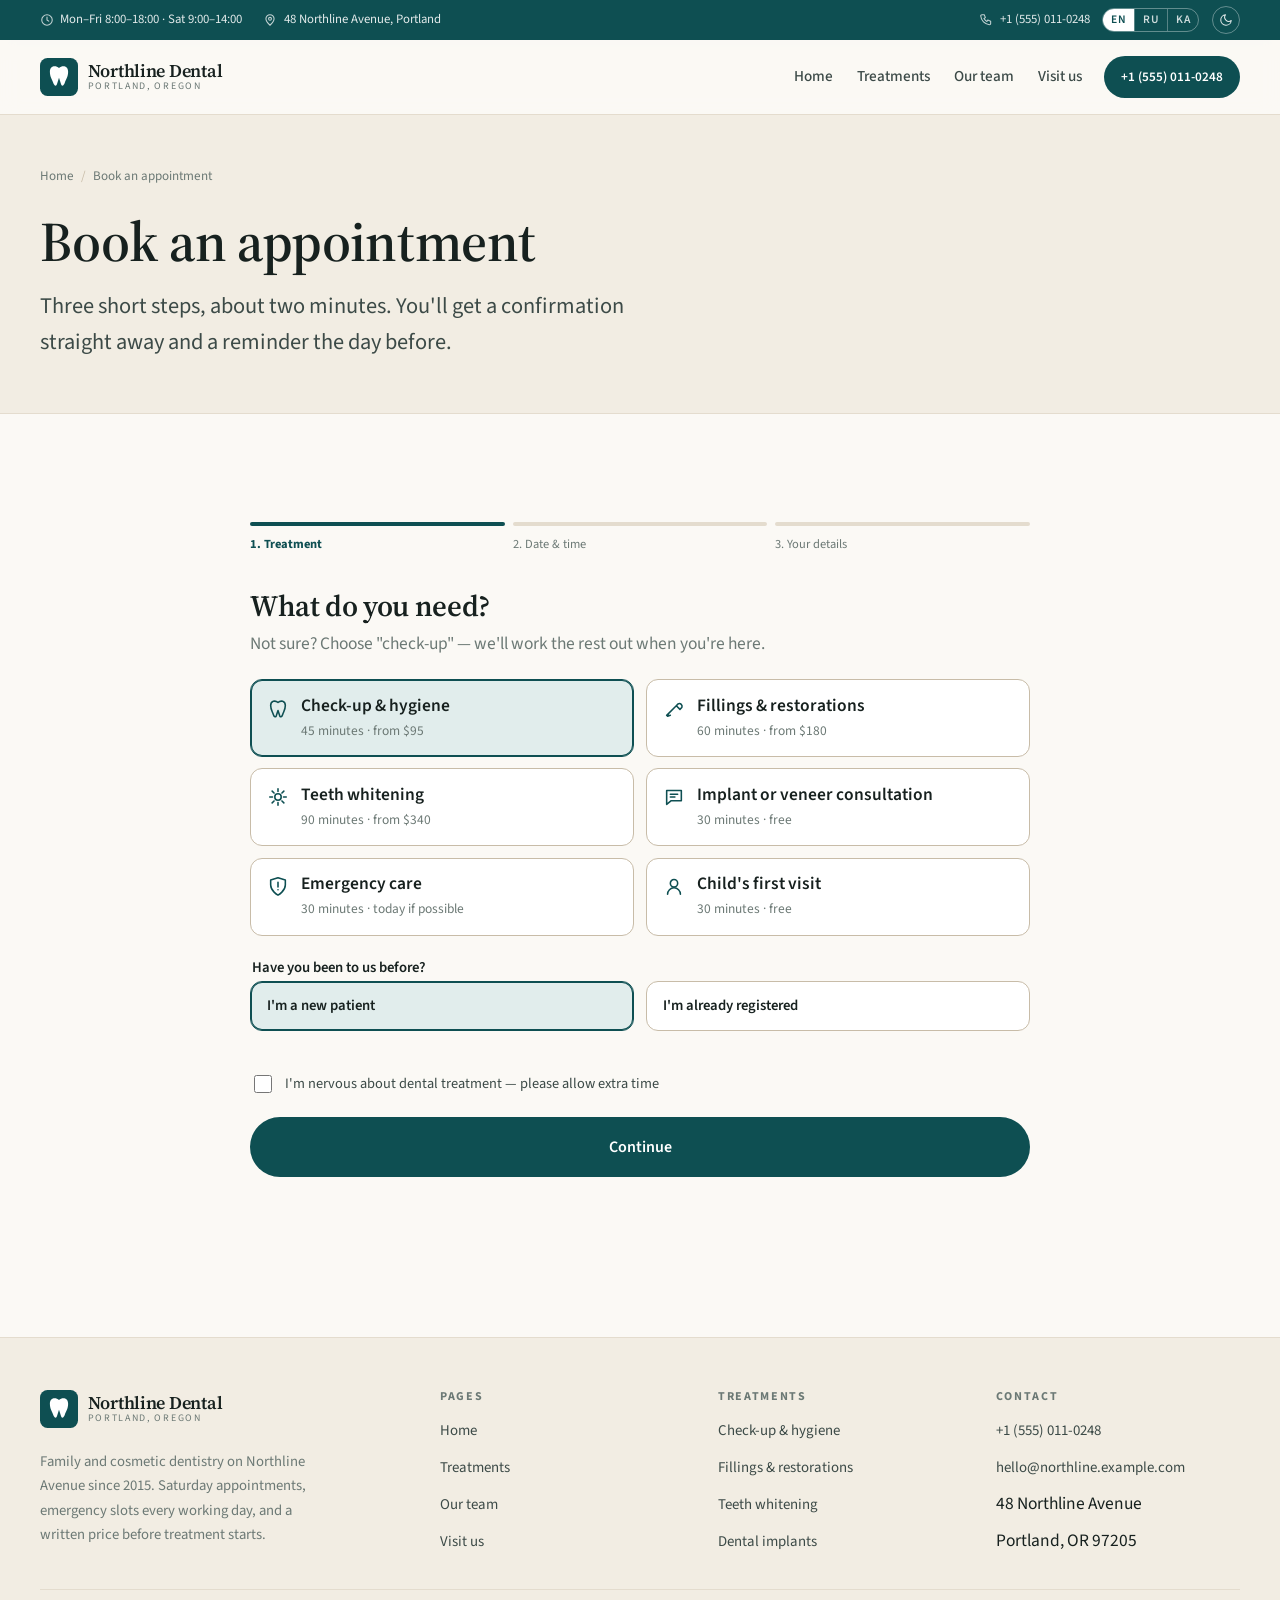
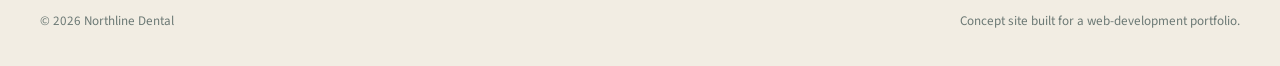
==== booking.html @ 50ae00ca "Site files, README and preview" ====
<!DOCTYPE html>
<html lang="en">
<head>
<meta charset="utf-8">
<meta name="viewport" content="width=device-width, initial-scale=1">
<title data-i18n="bk.metaTitle">Book an appointment — Northline Dental</title>
<meta name="description" data-i18n-attr="content:bk.metaDesc" content="Book your dental appointment online in three short steps. Choose a treatment, pick a time that suits you and confirm in under two minutes.">
<meta name="theme-color" content="#FBF9F5" media="(prefers-color-scheme: light)">
<meta name="theme-color" content="#121817" media="(prefers-color-scheme: dark)">
<link rel="canonical" href="https://dmitrii-mazurkevich.github.io/dental-clinic-website/booking.html">
<link rel="alternate" hreflang="en" href="https://dmitrii-mazurkevich.github.io/dental-clinic-website/booking.html?lang=en">
<link rel="alternate" hreflang="ru" href="https://dmitrii-mazurkevich.github.io/dental-clinic-website/booking.html?lang=ru">
<link rel="alternate" hreflang="ka" href="https://dmitrii-mazurkevich.github.io/dental-clinic-website/booking.html?lang=ka">
<link rel="icon" href="data:image/svg+xml,%3Csvg xmlns='http://www.w3.org/2000/svg' viewBox='0 0 100 100'%3E%3Crect width='100' height='100' rx='20' fill='%230E4F52'/%3E%3Cpath d='M50 26c-9-8-24-6-24 10 0 14 6 20 9 30 2 7 8 10 10 2l5-16 5 16c2 8 8 5 10-2 3-10 9-16 9-30 0-16-15-18-24-10z' fill='%23fff'/%3E%3C/svg%3E">
<link rel="preconnect" href="https://fonts.googleapis.com">
<link rel="preconnect" href="https://fonts.gstatic.com" crossorigin>
<link rel="stylesheet" href="https://fonts.googleapis.com/css2?family=Source+Sans+3:wght@400;500;600;700&family=Source+Serif+4:wght@400;600;700&family=Noto+Sans+Georgian:wght@400;500;700&family=Noto+Serif+Georgian:wght@400;600;700&display=swap">
<link rel="stylesheet" href="assets/css/main.css">
<script>
(function () {
  var d = document.documentElement, langs = ['en', 'ru', 'ka'], lang = null;
  var p = location.search.match(/[?&]lang=([a-z]{2})/i);
  if (p && langs.indexOf(p[1].toLowerCase()) > -1) lang = p[1].toLowerCase();
  if (!lang) { try { var s = localStorage.getItem('nd-lang'); if (langs.indexOf(s) > -1) lang = s; } catch (e) {} }
  if (!lang) { var n = (navigator.language || 'en').toLowerCase(); lang = n.indexOf('ru') === 0 ? 'ru' : (n.indexOf('ka') === 0 ? 'ka' : 'en'); }
  d.setAttribute('data-lang', lang);
  if (lang !== 'en') { d.className += ' i18n-pending'; setTimeout(function () { d.classList.remove('i18n-pending'); }, 1200); }
  try { var t = localStorage.getItem('nd-theme'); if (t) d.setAttribute('data-theme', t); } catch (e) {}
})();
</script>
</head>

<body>
<a class="skip-link" href="#main" data-i18n="nav.skip">Skip to content</a>

<div class="utility">
  <div class="container">
    <div class="utility__row">
      <div class="utility__left">
        <span class="utility__item">
          <svg viewBox="0 0 24 24" fill="none" stroke="currentColor" stroke-width="1.8" stroke-linecap="round" stroke-linejoin="round" aria-hidden="true"><circle cx="12" cy="12" r="9"/><path d="M12 7v5l3 2"/></svg>
          <span data-i18n="util.hours">Mon–Fri 8:00–18:00 · Sat 9:00–14:00</span>
        </span>
        <span class="utility__item">
          <svg viewBox="0 0 24 24" fill="none" stroke="currentColor" stroke-width="1.8" stroke-linecap="round" stroke-linejoin="round" aria-hidden="true"><path d="M12 21s7-6.3 7-11a7 7 0 1 0-14 0c0 4.7 7 11 7 11z"/><circle cx="12" cy="10" r="2.5"/></svg>
          <span>48 Northline Avenue, Portland</span>
        </span>
      </div>
      <div class="utility__right">
        <a class="utility__item" href="tel:+15550110248">
          <svg viewBox="0 0 24 24" fill="none" stroke="currentColor" stroke-width="1.8" stroke-linecap="round" stroke-linejoin="round" aria-hidden="true"><path d="M5 3h4l2 5-2.5 1.5a12 12 0 0 0 5 5L15 12l5 2v4a2 2 0 0 1-2.2 2A16 16 0 0 1 3 5.2 2 2 0 0 1 5 3z"/></svg>
          +1 (555) 011-0248
        </a>
        <div class="lang" role="group" aria-label="Language">
          <button type="button" data-lang="en" aria-pressed="true">EN</button>
          <button type="button" data-lang="ru" aria-pressed="false">RU</button>
          <button type="button" data-lang="ka" aria-pressed="false">KA</button>
        </div>
        <button class="icon-btn theme-toggle" type="button" data-i18n-attr="aria-label:util.theme" aria-label="Switch colour theme">
          <svg class="icon-moon" viewBox="0 0 24 24" fill="none" stroke="currentColor" stroke-width="1.8" stroke-linecap="round" stroke-linejoin="round" aria-hidden="true"><path d="M21 12.8A9 9 0 1 1 11.2 3a7 7 0 0 0 9.8 9.8z"/></svg>
          <svg class="icon-sun" viewBox="0 0 24 24" fill="none" stroke="currentColor" stroke-width="1.8" stroke-linecap="round" stroke-linejoin="round" aria-hidden="true"><circle cx="12" cy="12" r="4"/><path d="M12 2v2M12 20v2M4.9 4.9l1.4 1.4M17.7 17.7l1.4 1.4M2 12h2M20 12h2M4.9 19.1l1.4-1.4M17.7 6.3l1.4-1.4"/></svg>
        </button>
      </div>
    </div>
  </div>
</div>

<header class="site-header">
  <div class="container">
    <nav class="nav" aria-label="Main">
      <a class="logo" href="index.html">
        <svg class="logo__mark" viewBox="0 0 100 100" aria-hidden="true">
          <rect width="100" height="100" rx="20" fill="var(--accent)"/>
          <path d="M50 26c-9-8-24-6-24 10 0 14 6 20 9 30 2 7 8 10 10 2l5-16 5 16c2 8 8 5 10-2 3-10 9-16 9-30 0-16-15-18-24-10z" fill="var(--accent-ink)"/>
        </svg>
        <span class="logo__text">
          <span class="logo__name">Northline Dental</span>
          <span class="logo__sub" data-i18n="logo.sub">Portland, Oregon</span>
        </span>
      </a>
      <ul class="nav__list">
        <li><a href="index.html" data-i18n="nav.home">Home</a></li>
        <li><a href="services.html" data-i18n="nav.services">Treatments</a></li>
        <li><a href="index.html#team" data-i18n="nav.team">Our team</a></li>
        <li><a href="contact.html" data-i18n="nav.contact">Visit us</a></li>
      </ul>
      <div class="nav__actions">
        <div class="lang lang--mobile" role="group" aria-label="Language">
          <button type="button" data-lang="en" aria-pressed="true">EN</button>
          <button type="button" data-lang="ru" aria-pressed="false">RU</button>
          <button type="button" data-lang="ka" aria-pressed="false">KA</button>
        </div>
        <button class="icon-btn nav-toggle" type="button" aria-expanded="false" aria-controls="mobile-menu" data-i18n-attr="aria-label:nav.menu" aria-label="Open menu">
          <svg viewBox="0 0 24 24" fill="none" stroke="currentColor" stroke-width="1.8" stroke-linecap="round" aria-hidden="true"><path d="M4 7h16M4 12h16M4 17h16"/></svg>
        </button>
        <a class="btn btn--sm nav__book" href="tel:+15550110248">+1 (555) 011-0248</a>
      </div>
    </nav>
  </div>
</header>

<div class="mobile-menu" id="mobile-menu">
  <a href="index.html" data-i18n="nav.home">Home</a>
  <a href="services.html" data-i18n="nav.services">Treatments</a>
  <a href="index.html#team" data-i18n="nav.team">Our team</a>
  <a href="contact.html" data-i18n="nav.contact">Visit us</a>
  <div class="mobile-menu__foot">
    <p class="mobile-menu__hours" data-i18n="util.hours">Mon–Fri 8:00–18:00 · Sat 9:00–14:00</p>
    <a class="btn btn--outline" href="tel:+15550110248">+1 (555) 011-0248</a>
    <button class="btn btn--quiet theme-toggle" type="button">
      <svg class="icon-moon" viewBox="0 0 24 24" fill="none" stroke="currentColor" stroke-width="1.8" stroke-linecap="round" stroke-linejoin="round" aria-hidden="true"><path d="M21 12.8A9 9 0 1 1 11.2 3a7 7 0 0 0 9.8 9.8z"/></svg>
      <svg class="icon-sun" viewBox="0 0 24 24" fill="none" stroke="currentColor" stroke-width="1.8" stroke-linecap="round" stroke-linejoin="round" aria-hidden="true"><circle cx="12" cy="12" r="4"/><path d="M12 2v2M12 20v2M4.9 4.9l1.4 1.4M17.7 17.7l1.4 1.4M2 12h2M20 12h2M4.9 19.1l1.4-1.4M17.7 6.3l1.4-1.4"/></svg>
      <span data-i18n="util.theme">Switch colour theme</span>
    </button>
  </div>
</div>

<main id="main">

  <section class="page-head">
    <div class="container">
      <ul class="breadcrumb">
        <li><a href="index.html" data-i18n="nav.home">Home</a></li>
        <li data-i18n="bk.crumb">Book an appointment</li>
      </ul>
      <h1 class="page-head__title" data-i18n="bk.title">Book an appointment</h1>
      <p class="page-head__lede" data-i18n="bk.lede">
        Three short steps, about two minutes. You'll get a confirmation straight away and a
        reminder the day before.
      </p>
    </div>
  </section>

  <section class="section">
    <div class="container">
      <div class="booking">

        <div class="confirm" id="confirm" role="status" aria-live="polite">
          <div class="confirm__check">
            <svg viewBox="0 0 24 24" fill="none" stroke="currentColor" stroke-width="2.4" stroke-linecap="round" stroke-linejoin="round" aria-hidden="true"><path d="m5 12 5 5L20 7"/></svg>
          </div>
          <h2 data-i18n="bk.doneTitle">Your appointment is requested</h2>
          <p data-i18n="bk.doneBody">
            Reception will confirm it by phone or email within one working hour. If anything
            needs changing, just reply to that message or call us.
          </p>
          <div class="summary mt-4" style="text-align:left">
            <dl id="confirm-summary"></dl>
          </div>
          <div class="center-actions mt-3">
            <a class="btn btn--outline" href="index.html" data-i18n="bk.backHome">Back to the homepage</a>
          </div>
        </div>

        <form id="booking-form" novalidate>

          <div class="progress" aria-hidden="true">
            <div class="progress__step" data-step-indicator="1" data-state="current">
              <div class="progress__bar"></div>
              <div class="progress__label" data-i18n="bk.step1">1. Treatment</div>
            </div>
            <div class="progress__step" data-step-indicator="2" data-state="upcoming">
              <div class="progress__bar"></div>
              <div class="progress__label" data-i18n="bk.step2">2. Date &amp; time</div>
            </div>
            <div class="progress__step" data-step-indicator="3" data-state="upcoming">
              <div class="progress__bar"></div>
              <div class="progress__label" data-i18n="bk.step3">3. Your details</div>
            </div>
          </div>

          <!-- ---------- STEP 1 ---------- -->
          <section class="bstep is-active" data-step="1" aria-label="Step 1">
            <h2 class="bstep__title" data-i18n="bk.s1title">What do you need?</h2>
            <p class="bstep__lede" data-i18n="bk.s1lede">
              Not sure? Choose "check-up" — we'll work the rest out when you're here.
            </p>

            <div class="choice-grid" role="radiogroup" data-i18n-attr="aria-label:bk.s1title" aria-label="What do you need?">
              <label class="choice">
                <input type="radio" name="treatment" value="checkup" data-label-key="svc.1t" data-duration="45" checked>
                <span class="choice__box">
                  <svg class="choice__icon" viewBox="0 0 24 24" fill="none" stroke="currentColor" stroke-width="1.7" stroke-linecap="round" stroke-linejoin="round" aria-hidden="true"><path d="M12 6c-3-2.6-8-2-8 3.3 0 4.7 2 6.7 3 10 .7 2.3 2.7 3.3 3.3.7L12 14.7l1.7 5.3c.6 2.6 2.6 1.6 3.3-.7 1-3.3 3-5.3 3-10C20 4 15 3.4 12 6z"/></svg>
                  <span>
                    <span class="choice__title" data-i18n="svc.1t">Check-up &amp; hygiene</span>
                    <span class="choice__meta"><span data-i18n="bk.dur45">45 minutes</span> · <span data-i18n="svc.from">from</span> $95</span>
                  </span>
                </span>
              </label>

              <label class="choice">
                <input type="radio" name="treatment" value="filling" data-label-key="svc.2t" data-duration="60">
                <span class="choice__box">
                  <svg class="choice__icon" viewBox="0 0 24 24" fill="none" stroke="currentColor" stroke-width="1.7" stroke-linecap="round" stroke-linejoin="round" aria-hidden="true"><path d="M4 20 14.5 9.5m0 0 2-2a3 3 0 0 1 4 4l-2 2m-4-4 4 4M6 18l-1 3 3-1"/></svg>
                  <span>
                    <span class="choice__title" data-i18n="svc.2t">Fillings &amp; restorations</span>
                    <span class="choice__meta"><span data-i18n="bk.dur60">60 minutes</span> · <span data-i18n="svc.from">from</span> $180</span>
                  </span>
                </span>
              </label>

              <label class="choice">
                <input type="radio" name="treatment" value="whitening" data-label-key="svc.3t" data-duration="90">
                <span class="choice__box">
                  <svg class="choice__icon" viewBox="0 0 24 24" fill="none" stroke="currentColor" stroke-width="1.7" stroke-linecap="round" stroke-linejoin="round" aria-hidden="true"><circle cx="12" cy="12" r="3.5"/><path d="M12 3v3M12 18v3M3 12h3M18 12h3M5.6 5.6l2.1 2.1M16.3 16.3l2.1 2.1M5.6 18.4l2.1-2.1M16.3 7.7l2.1-2.1"/></svg>
                  <span>
                    <span class="choice__title" data-i18n="svc.3t">Teeth whitening</span>
                    <span class="choice__meta"><span data-i18n="bk.dur90">90 minutes</span> · <span data-i18n="svc.from">from</span> $340</span>
                  </span>
                </span>
              </label>

              <label class="choice">
                <input type="radio" name="treatment" value="consult" data-label-key="bk.consult" data-duration="30">
                <span class="choice__box">
                  <svg class="choice__icon" viewBox="0 0 24 24" fill="none" stroke="currentColor" stroke-width="1.7" stroke-linecap="round" stroke-linejoin="round" aria-hidden="true"><path d="M4 5h16v11H9l-5 4z"/><path d="M8 9h8M8 12h5"/></svg>
                  <span>
                    <span class="choice__title" data-i18n="bk.consult">Implant or veneer consultation</span>
                    <span class="choice__meta"><span data-i18n="bk.dur30">30 minutes</span> · <span data-i18n="bk.free">free</span></span>
                  </span>
                </span>
              </label>

              <label class="choice">
                <input type="radio" name="treatment" value="emergency" data-label-key="svc.6t" data-duration="30">
                <span class="choice__box">
                  <svg class="choice__icon" viewBox="0 0 24 24" fill="none" stroke="currentColor" stroke-width="1.7" stroke-linecap="round" stroke-linejoin="round" aria-hidden="true"><path d="M12 22s8-4.5 8-11V5.5L12 3 4 5.5V11c0 6.5 8 11 8 11z"/><path d="M12 8v5M12 16h.01"/></svg>
                  <span>
                    <span class="choice__title" data-i18n="svc.6t">Emergency care</span>
                    <span class="choice__meta"><span data-i18n="bk.dur30">30 minutes</span> · <span data-i18n="bk.today">today if possible</span></span>
                  </span>
                </span>
              </label>

              <label class="choice">
                <input type="radio" name="treatment" value="child" data-label-key="bk.child" data-duration="30">
                <span class="choice__box">
                  <svg class="choice__icon" viewBox="0 0 24 24" fill="none" stroke="currentColor" stroke-width="1.7" stroke-linecap="round" stroke-linejoin="round" aria-hidden="true"><circle cx="12" cy="9" r="4"/><path d="M5 21a7 7 0 0 1 14 0"/></svg>
                  <span>
                    <span class="choice__title" data-i18n="bk.child">Child's first visit</span>
                    <span class="choice__meta"><span data-i18n="bk.dur30">30 minutes</span> · <span data-i18n="bk.free">free</span></span>
                  </span>
                </span>
              </label>
            </div>

            <div class="note" data-emergency-note hidden>
              <strong data-i18n="bk.urgentT">In pain right now?</strong>
              <span data-i18n="bk.urgentB">Booking online is fine, but calling is faster — we hold emergency slots free every working day and reception can usually fit you in the same morning.</span>
              <p class="mt-2"><a class="btn btn--sm" href="tel:+15550110248">+1 (555) 011-0248</a></p>
            </div>

            <fieldset class="field" style="border:0;padding:0;margin:var(--sp-3) 0 0">
              <legend data-i18n="bk.patientQ">Have you been to us before?</legend>
              <div class="choice-grid">
                <label class="choice">
                  <input type="radio" name="patient" value="new" data-label-key="bk.patientNew" checked>
                  <span class="choice__box"><span><span class="choice__title" data-i18n="bk.patientNew">I'm a new patient</span></span></span>
                </label>
                <label class="choice">
                  <input type="radio" name="patient" value="returning" data-label-key="bk.patientReturn">
                  <span class="choice__box"><span><span class="choice__title" data-i18n="bk.patientReturn">I'm already registered</span></span></span>
                </label>
              </div>
            </fieldset>

            <label class="checkline mt-3">
              <input type="checkbox" name="anxious" value="yes">
              <span data-i18n="bk.anxious">I'm nervous about dental treatment — please allow extra time</span>
            </label>

            <div class="bnav">
              <button class="btn btn--lg" type="button" data-next data-i18n="bk.next">Continue</button>
            </div>
          </section>

          <!-- ---------- STEP 2 ---------- -->
          <section class="bstep" data-step="2" aria-label="Step 2">
            <h2 class="bstep__title" data-i18n="bk.s2title">When suits you?</h2>
            <p class="bstep__lede" data-i18n="bk.s2lede">
              Times shown are the slots still free this fortnight. Sundays we're closed.
            </p>

            <div class="datepick">
              <div>
                <p class="field" style="margin-bottom:.5rem"><label data-i18n="bk.pickDay">Pick a day</label></p>
                <div class="days" id="days" role="group" data-i18n-attr="aria-label:bk.pickDay" aria-label="Pick a day"></div>
              </div>
              <div>
                <p class="field" style="margin-bottom:.5rem"><label data-i18n="bk.pickTime">Pick a time</label></p>
                <div class="slots" id="slots" role="group" data-i18n-attr="aria-label:bk.pickTime" aria-label="Pick a time"></div>
                <p class="error" id="time-error" style="color:var(--danger);font-size:.85rem;margin-top:.5rem"></p>
              </div>
            </div>

            <div class="field">
              <label for="clinician" data-i18n="bk.clinician">Preferred clinician <span class="hint" data-i18n="bk.optional">— optional</span></label>
              <select id="clinician" name="clinician">
                <option value="any" data-i18n="bk.anyClinician">No preference — whoever is free</option>
                <option value="marsh">Dr. Elena Marsh</option>
                <option value="reid">Dr. Tomas Reid</option>
                <option value="berg">Sofia Berg</option>
              </select>
            </div>

            <div class="bnav">
              <button class="btn btn--quiet btn--lg" type="button" data-prev data-i18n="bk.back">Back</button>
              <button class="btn btn--lg" type="button" data-next data-i18n="bk.next">Continue</button>
            </div>
          </section>

          <!-- ---------- STEP 3 ---------- -->
          <section class="bstep" data-step="3" aria-label="Step 3">
            <h2 class="bstep__title" data-i18n="bk.s3title">Where can we reach you?</h2>
            <p class="bstep__lede" data-i18n="bk.s3lede">
              Reception confirms every online booking by phone or email within one working hour.
            </p>

            <div class="summary">
              <dl id="live-summary"></dl>
            </div>

            <div class="field">
              <label for="fullname"><span data-i18n="bk.name">Full name</span> <span class="hint" data-i18n="bk.required">— required</span></label>
              <input type="text" id="fullname" name="fullname" autocomplete="name" required data-i18n-attr="placeholder:bk.namePh" placeholder="Anna Petrova">
              <span class="error" aria-live="polite"></span>
            </div>

            <div class="field">
              <label for="phone"><span data-i18n="bk.phone">Phone</span> <span class="hint" data-i18n="bk.required">— required</span></label>
              <input type="tel" id="phone" name="phone" autocomplete="tel" required placeholder="+1 555 000 0000">
              <span class="error" aria-live="polite"></span>
            </div>

            <div class="field">
              <label for="email"><span data-i18n="bk.email">Email</span> <span class="hint" data-i18n="bk.emailHint">— for your confirmation and reminder</span></label>
              <input type="email" id="email" name="email" autocomplete="email" placeholder="anna@example.com">
              <span class="error" aria-live="polite"></span>
            </div>

            <div class="field">
              <label for="insurance" data-i18n="bk.insurance">Insurance provider <span class="hint" data-i18n="bk.optional">— optional</span></label>
              <select id="insurance" name="insurance">
                <option value="" data-i18n="bk.insNone">Paying myself / not sure yet</option>
                <option value="delta">Delta Dental</option>
                <option value="cigna">Cigna</option>
                <option value="metlife">MetLife</option>
                <option value="aetna">Aetna</option>
                <option value="guardian">Guardian</option>
                <option value="other" data-i18n="bk.insOther">Another provider</option>
              </select>
            </div>

            <div class="field">
              <label for="notes" data-i18n="bk.notes">Anything we should know? <span class="hint" data-i18n="bk.optional">— optional</span></label>
              <textarea id="notes" name="notes" data-i18n-attr="placeholder:bk.notesPh" placeholder="Medication you take, a tooth that's been hurting, a time you'd rather avoid…"></textarea>
            </div>

            <label class="checkline mt-3">
              <input type="checkbox" name="consent" required>
              <span data-i18n="bk.consent">I agree that Northline Dental may contact me about this appointment and store my details for that purpose.</span>
            </label>
            <span class="error" id="consent-error" style="color:var(--danger);font-size:.85rem"></span>

            <div class="bnav">
              <button class="btn btn--quiet btn--lg" type="button" data-prev data-i18n="bk.back">Back</button>
              <button class="btn btn--lg" type="submit" data-i18n="bk.submit">Request this appointment</button>
            </div>

            <p class="muted mt-3" style="font-size:.83rem" data-i18n="bk.privacy">
              We use your details only to arrange and confirm this appointment. No marketing, no
              sharing with anyone else.
            </p>
          </section>

        </form>
      </div>
    </div>
  </section>

</main>

<footer class="site-footer">
  <div class="container">
    <div class="footer__grid">
      <div>
        <a class="logo" href="index.html">
          <svg class="logo__mark" viewBox="0 0 100 100" aria-hidden="true">
            <rect width="100" height="100" rx="20" fill="var(--accent)"/>
            <path d="M50 26c-9-8-24-6-24 10 0 14 6 20 9 30 2 7 8 10 10 2l5-16 5 16c2 8 8 5 10-2 3-10 9-16 9-30 0-16-15-18-24-10z" fill="var(--accent-ink)"/>
          </svg>
          <span class="logo__text">
            <span class="logo__name">Northline Dental</span>
            <span class="logo__sub" data-i18n="logo.sub">Portland, Oregon</span>
          </span>
        </a>
        <p class="footer__about" data-i18n="foot.about">
          Family and cosmetic dentistry on Northline Avenue since 2015. Saturday appointments,
          emergency slots every working day, and a written price before treatment starts.
        </p>
      </div>
      <div>
        <h4 data-i18n="foot.pages">Pages</h4>
        <ul>
          <li><a href="index.html" data-i18n="nav.home">Home</a></li>
          <li><a href="services.html" data-i18n="nav.services">Treatments</a></li>
          <li><a href="index.html#team" data-i18n="nav.team">Our team</a></li>
          <li><a href="contact.html" data-i18n="nav.contact">Visit us</a></li>
        </ul>
      </div>
      <div>
        <h4 data-i18n="foot.treatments">Treatments</h4>
        <ul>
          <li><a href="services.html#checkup" data-i18n="svc.1t">Check-up &amp; hygiene</a></li>
          <li><a href="services.html#fillings" data-i18n="svc.2t">Fillings &amp; restorations</a></li>
          <li><a href="services.html#whitening" data-i18n="svc.3t">Teeth whitening</a></li>
          <li><a href="services.html#implants" data-i18n="svc.5t">Dental implants</a></li>
        </ul>
      </div>
      <div>
        <h4 data-i18n="foot.contact">Contact</h4>
        <ul>
          <li><a href="tel:+15550110248">+1 (555) 011-0248</a></li>
          <li><a href="mailto:hello@northline.example.com">hello@northline.example.com</a></li>
          <li>48 Northline Avenue</li>
          <li>Portland, OR 97205</li>
        </ul>
      </div>
    </div>
    <div class="footer__bottom">
      <span>© <span data-year>2026</span> Northline Dental</span>
      <span data-i18n="foot.demo">Concept site built for a web-development portfolio.</span>
    </div>
  </div>
</footer>

<div class="action-bar action-bar--single">
  <a class="btn btn--outline" href="tel:+15550110248">
    <svg viewBox="0 0 24 24" fill="none" stroke="currentColor" stroke-width="2" stroke-linecap="round" stroke-linejoin="round" aria-hidden="true"><path d="M5 3h4l2 5-2.5 1.5a12 12 0 0 0 5 5L15 12l5 2v4a2 2 0 0 1-2.2 2A16 16 0 0 1 3 5.2 2 2 0 0 1 5 3z"/></svg>
    <span data-i18n="bar.callInstead">Prefer to call? +1 (555) 011-0248</span>
  </a>
</div>

<script src="assets/js/i18n.js" defer></script>
<script src="assets/js/main.js" defer></script>
<script src="assets/js/booking.js" defer></script>
</body>
</html>
---- assets/css/main.css ----
/* ==========================================================================
   Northline Dental — stylesheet
   Local-business site. No frameworks, no build step.
   Design language is deliberately different from every other site in the
   portfolio: warm cream ground, deep petrol teal, serif headings.
   ========================================================================== */

/* --------------------------------------------------------------------------
   1. Tokens
   -------------------------------------------------------------------------- */

:root {
  color-scheme: light;

  --bg:           #FBF9F5;
  --bg-alt:       #F2EDE3;
  --surface:      #FFFFFF;
  --surface-2:    #F7F3EC;
  --ink:          #17211F;
  --ink-2:        #3C4A47;
  --muted:        #6C7975;
  --line:         #E4DCCE;
  --line-strong:  #C8BCA8;
  --accent:       #0E4F52;
  --accent-2:     #146A6D;
  --accent-ink:   #FFFFFF;
  --accent-soft:  #E1EDEC;
  --brass:        #96793E;
  --danger:       #9A3126;

  --font-display: "Source Serif 4", "Noto Serif Georgian", Georgia, "Times New Roman", serif;
  --font-sans:    "Source Sans 3", "Noto Sans Georgian", -apple-system, BlinkMacSystemFont, "Segoe UI", Arial, sans-serif;

  --step--1: clamp(0.83rem, 0.80rem + 0.14vw, 0.90rem);
  --step-0:  clamp(1.00rem, 0.97rem + 0.17vw, 1.09rem);
  --step-1:  clamp(1.18rem, 1.11rem + 0.36vw, 1.40rem);
  --step-2:  clamp(1.42rem, 1.28rem + 0.70vw, 1.85rem);
  --step-3:  clamp(1.75rem, 1.48rem + 1.32vw, 2.60rem);
  --step-4:  clamp(2.10rem, 1.62rem + 2.35vw, 3.50rem);
  --step-5:  clamp(2.45rem, 1.75rem + 3.45vw, 4.50rem);

  --sp-1: 0.4rem;
  --sp-2: 0.8rem;
  --sp-3: 1.3rem;
  --sp-4: 2.1rem;
  --sp-5: 3.2rem;
  --sp-6: 4.8rem;
  --sp-7: 6.8rem;

  --r-sm: 6px;
  --r-md: 12px;
  --r-lg: 20px;
  --r-xl: 28px;
  --r-full: 999px;

  --shadow-sm: 0 1px 2px rgba(23, 33, 31, 0.05), 0 3px 10px rgba(23, 33, 31, 0.05);
  --shadow-md: 0 2px 6px rgba(23, 33, 31, 0.06), 0 18px 40px rgba(23, 33, 31, 0.10);

  --container: 1200px;
  --util-h: 40px;
  --nav-h: 74px;
  --ease: cubic-bezier(0.25, 0.6, 0.35, 1);
}

:root[data-theme="dark"] {
  color-scheme: dark;
  --bg:          #121817;
  --bg-alt:      #182120;
  --surface:     #1B2524;
  --surface-2:   #212C2B;
  --ink:         #EDF1EF;
  --ink-2:       #C2CDCA;
  --muted:       #8A9793;
  --line:        #27332F;
  --line-strong: #3B4845;
  --accent:      #63BAB5;
  --accent-2:    #86CDC8;
  --accent-ink:  #07201F;
  --accent-soft: #14302F;
  --brass:       #C6A868;
  --danger:      #E3908A;
  --shadow-sm: 0 1px 2px rgba(0, 0, 0, 0.45);
  --shadow-md: 0 18px 44px rgba(0, 0, 0, 0.5);
}

@media (prefers-color-scheme: dark) {
  :root:not([data-theme="light"]) {
    color-scheme: dark;
    --bg:          #121817;
    --bg-alt:      #182120;
    --surface:     #1B2524;
    --surface-2:   #212C2B;
    --ink:         #EDF1EF;
    --ink-2:       #C2CDCA;
    --muted:       #8A9793;
    --line:        #27332F;
    --line-strong: #3B4845;
    --accent:      #63BAB5;
    --accent-2:    #86CDC8;
    --accent-ink:  #07201F;
    --accent-soft: #14302F;
    --brass:       #C6A868;
    --danger:      #E3908A;
    --shadow-sm: 0 1px 2px rgba(0, 0, 0, 0.45);
    --shadow-md: 0 18px 44px rgba(0, 0, 0, 0.5);
  }
}

/* --------------------------------------------------------------------------
   2. Reset & base
   -------------------------------------------------------------------------- */

*, *::before, *::after { box-sizing: border-box; }

html {
  -webkit-text-size-adjust: 100%;
  scroll-behavior: smooth;
  scroll-padding-top: calc(var(--nav-h) + 1rem);
}

@media (prefers-reduced-motion: reduce) {
  html { scroll-behavior: auto; }
  *, *::before, *::after {
    animation-duration: 0.01ms !important;
    animation-iteration-count: 1 !important;
    transition-duration: 0.01ms !important;
  }
}

body {
  margin: 0;
  background: var(--bg);
  color: var(--ink);
  font-family: var(--font-sans);
  font-size: var(--step-0);
  line-height: 1.65;
  -webkit-font-smoothing: antialiased;
  overflow-x: hidden;
}

img, svg, video { max-width: 100%; height: auto; display: block; }

h1, h2, h3, h4 {
  margin: 0;
  font-family: var(--font-display);
  font-weight: 600;
  line-height: 1.18;
  letter-spacing: -0.012em;
}

p { margin: 0 0 1em; }
p:last-child { margin-bottom: 0; }
a { color: inherit; text-underline-offset: 3px; }
ul, ol { margin: 0; padding: 0; }

:focus-visible { outline: 2px solid var(--accent); outline-offset: 3px; border-radius: 3px; }
::selection { background: var(--accent); color: var(--accent-ink); }

.skip-link {
  position: absolute; left: 1rem; top: -100px; z-index: 999;
  background: var(--accent); color: var(--accent-ink);
  padding: 0.7rem 1.1rem; border-radius: var(--r-sm);
  font-size: var(--step--1); font-weight: 600;
  transition: top 0.2s var(--ease);
}
.skip-link:focus { top: 1rem; }

.visually-hidden {
  position: absolute !important; width: 1px; height: 1px;
  padding: 0; margin: -1px; overflow: hidden;
  clip: rect(0 0 0 0); clip-path: inset(50%); white-space: nowrap;
}

/* --------------------------------------------------------------------------
   3. Layout
   -------------------------------------------------------------------------- */

.container { width: min(100% - 2.25rem, var(--container)); margin-inline: auto; }
.container--narrow { width: min(100% - 2.25rem, 820px); }

.section { padding-block: var(--sp-5); }
@media (min-width: 760px) { .section { padding-block: var(--sp-6); } }
@media (min-width: 1100px) { .section { padding-block: var(--sp-7); } }
.section--tight { padding-block: var(--sp-4); }
.section--alt { background: var(--bg-alt); }

.section-head { max-width: 62ch; margin-bottom: var(--sp-4); }
.section-head--center { margin-inline: auto; text-align: center; }
@media (min-width: 760px) { .section-head { margin-bottom: var(--sp-5); } }

.eyebrow {
  display: inline-block;
  font-size: 0.74rem; font-weight: 700;
  letter-spacing: 0.16em; text-transform: uppercase;
  color: var(--accent);
  margin-bottom: var(--sp-2);
}

.section-title { font-size: var(--step-3); text-wrap: balance; }
.section-lede { color: var(--muted); margin-top: var(--sp-2); font-size: var(--step-0); }

/* --------------------------------------------------------------------------
   4. Buttons
   -------------------------------------------------------------------------- */

.btn {
  --btn-bg: var(--accent);
  --btn-fg: var(--accent-ink);
  display: inline-flex; align-items: center; justify-content: center; gap: 0.5rem;
  padding: 0.85rem 1.5rem;
  background: var(--btn-bg); color: var(--btn-fg);
  border: 1px solid transparent; border-radius: var(--r-full);
  font: inherit; font-size: var(--step--1); font-weight: 600;
  text-decoration: none; cursor: pointer; text-align: center;
  transition: transform 0.16s var(--ease), background-color 0.16s var(--ease),
              border-color 0.16s var(--ease), color 0.16s var(--ease), box-shadow 0.16s var(--ease);
}
.btn:hover { transform: translateY(-1px); box-shadow: var(--shadow-md); }
.btn:active { transform: none; }
.btn[disabled] { opacity: 0.5; cursor: not-allowed; transform: none; box-shadow: none; }

.btn--outline { --btn-bg: transparent; --btn-fg: var(--accent); border-color: var(--accent); }
.btn--outline:hover { background: var(--accent-soft); box-shadow: none; }
.btn--quiet { --btn-bg: transparent; --btn-fg: var(--ink); border-color: var(--line-strong); }
.btn--quiet:hover { border-color: var(--ink); box-shadow: none; }
.btn--sm { padding: 0.55rem 1rem; font-size: 0.83rem; }
.btn--lg { padding: 1rem 1.9rem; font-size: 1rem; }
.btn--block { width: 100%; }
.btn svg { width: 16px; height: 16px; flex: none; }

/* --------------------------------------------------------------------------
   5. Header
   -------------------------------------------------------------------------- */

.utility {
  display: none;
  background: var(--accent);
  color: color-mix(in srgb, var(--accent-ink) 88%, transparent);
  font-size: 0.8rem;
}
.utility a { color: inherit; text-decoration: none; }
.utility a:hover { text-decoration: underline; }
.utility__row {
  height: var(--util-h);
  display: flex; align-items: center; justify-content: space-between; gap: var(--sp-3);
}
.utility__left { display: flex; align-items: center; gap: var(--sp-3); }
.utility__item { display: inline-flex; align-items: center; gap: 0.4rem; }
.utility__item svg { width: 14px; height: 14px; opacity: 0.85; }
.utility__right { display: flex; align-items: center; gap: var(--sp-2); }
@media (min-width: 900px) { .utility { display: block; } }

.site-header {
  position: sticky; top: 0; z-index: 100;
  background: color-mix(in srgb, var(--bg) 92%, transparent);
  backdrop-filter: saturate(160%) blur(10px);
  -webkit-backdrop-filter: saturate(160%) blur(10px);
  border-bottom: 1px solid var(--line);
}

.nav { height: var(--nav-h); display: flex; align-items: center; gap: var(--sp-3); }

.logo { display: inline-flex; align-items: center; gap: 0.6rem; text-decoration: none; margin-right: auto; }
.logo__mark { width: 38px; height: 38px; flex: none; }
.logo__text { display: flex; flex-direction: column; line-height: 1.05; }
.logo__name { font-family: var(--font-display); font-weight: 600; font-size: 1.12rem; letter-spacing: -0.015em; }
.logo__sub { font-size: 0.62rem; letter-spacing: 0.17em; text-transform: uppercase; color: var(--muted); }
@media (max-width: 400px) { .logo__sub { display: none; } .logo__name { font-size: 1.02rem; } }

.nav__list { display: none; list-style: none; gap: var(--sp-3); align-items: center; }
.nav__list a {
  text-decoration: none; font-size: 0.95rem; font-weight: 500; color: var(--ink-2);
  padding: 0.4rem 0.1rem; position: relative;
}
.nav__list a::after {
  content: ""; position: absolute; left: 0.1rem; right: 0.1rem; bottom: 0;
  height: 2px; background: var(--accent);
  transform: scaleX(0); transform-origin: left; transition: transform 0.2s var(--ease);
}
.nav__list a:hover { color: var(--ink); }
.nav__list a:hover::after, .nav__list a[aria-current="page"]::after { transform: scaleX(1); }
.nav__list a[aria-current="page"] { color: var(--ink); }

.nav__actions { display: flex; align-items: center; gap: 0.45rem; }
.nav__book { display: none; }
@media (min-width: 900px) { .nav__list { display: flex; } .nav__book { display: inline-flex; } .nav-toggle { display: none; } }

/* Language switcher */
.lang { display: flex; border: 1px solid var(--line-strong); border-radius: var(--r-full); overflow: hidden; }
.utility .lang { border-color: color-mix(in srgb, var(--accent-ink) 35%, transparent); }
.lang button {
  appearance: none; border: 0; background: transparent;
  font: inherit; font-size: 0.72rem; font-weight: 600; letter-spacing: 0.04em;
  color: var(--muted); cursor: pointer; padding: 0.34rem 0.5rem; line-height: 1;
  transition: background-color 0.15s var(--ease), color 0.15s var(--ease);
}
.utility .lang button { color: color-mix(in srgb, var(--accent-ink) 80%, transparent); }
.lang button + button { border-left: 1px solid var(--line-strong); }
.utility .lang button + button { border-left-color: color-mix(in srgb, var(--accent-ink) 30%, transparent); }
.lang button:hover { color: var(--ink); }
.utility .lang button:hover { color: var(--accent-ink); }
.lang button[aria-pressed="true"] { background: var(--accent); color: var(--accent-ink); }
.utility .lang button[aria-pressed="true"] { background: var(--accent-ink); color: var(--accent); }

.icon-btn {
  width: 34px; height: 34px; display: grid; place-items: center;
  background: transparent; border: 1px solid var(--line-strong);
  border-radius: var(--r-full); color: inherit; cursor: pointer;
}
.icon-btn:hover { background: var(--surface-2); }
.icon-btn svg { width: 16px; height: 16px; }
.utility .icon-btn { border-color: color-mix(in srgb, var(--accent-ink) 35%, transparent); width: 28px; height: 28px; }
.utility .icon-btn:hover { background: color-mix(in srgb, var(--accent-ink) 15%, transparent); }
.utility .icon-btn svg { width: 14px; height: 14px; }

.theme-toggle .icon-sun { display: none; }
:root[data-theme="dark"] .theme-toggle .icon-sun { display: block; }
:root[data-theme="dark"] .theme-toggle .icon-moon { display: none; }
@media (prefers-color-scheme: dark) {
  :root:not([data-theme="light"]) .theme-toggle .icon-sun { display: block; }
  :root:not([data-theme="light"]) .theme-toggle .icon-moon { display: none; }
}

.lang--mobile { display: flex; }
@media (min-width: 900px) {
  .lang--mobile { display: none; }
  /* Two classes, so this wins over .icon-btn's own display above. */
  .nav__actions .nav-toggle { display: none; }
}

/* Mobile menu */
.mobile-menu {
  position: fixed; inset: var(--nav-h) 0 0; z-index: 99;
  background: var(--bg); padding: var(--sp-3) 1.125rem var(--sp-6);
  display: flex; flex-direction: column;
  opacity: 0; transform: translateY(-6px); pointer-events: none;
  transition: opacity 0.2s var(--ease), transform 0.2s var(--ease);
  overflow-y: auto;
}
.mobile-menu.is-open { opacity: 1; transform: none; pointer-events: auto; }
.mobile-menu a:not(.btn) {
  font-family: var(--font-display); font-size: var(--step-1); font-weight: 600;
  text-decoration: none; padding: 0.85rem 0; border-bottom: 1px solid var(--line);
}
.mobile-menu__foot { margin-top: var(--sp-4); display: grid; gap: var(--sp-2); }
.mobile-menu__hours { font-size: 0.88rem; color: var(--muted); }
@media (min-width: 900px) { .mobile-menu { display: none; } }

/* Sticky mobile action bar */
.action-bar {
  position: fixed; left: 0; right: 0; bottom: 0; z-index: 98;
  display: grid; grid-template-columns: 1fr 1fr; gap: 0.5rem;
  padding: 0.6rem 0.75rem calc(0.6rem + env(safe-area-inset-bottom));
  background: color-mix(in srgb, var(--bg) 94%, transparent);
  backdrop-filter: blur(10px); -webkit-backdrop-filter: blur(10px);
  border-top: 1px solid var(--line);
}
.action-bar--single { grid-template-columns: 1fr; }
@media (min-width: 900px) { .action-bar { display: none; } }

/* Anchor chips (treatments page) */
.chips-nav { display: flex; flex-wrap: wrap; gap: 0.5rem; }
.chips-nav a {
  display: inline-flex; align-items: center;
  border: 1px solid var(--line-strong); border-radius: var(--r-full);
  padding: 0.4rem 0.9rem; font-size: 0.87rem; text-decoration: none; color: var(--ink-2);
  background: var(--surface);
  transition: border-color 0.15s var(--ease), color 0.15s var(--ease), background-color 0.15s var(--ease);
}
.chips-nav a:hover { border-color: var(--accent); color: var(--accent); background: var(--accent-soft); }

/* Treatment blocks */
.treat { border-top: 1px solid var(--line); padding-block: var(--sp-4); scroll-margin-top: calc(var(--nav-h) + 1.5rem); }
.treat__grid { display: grid; gap: var(--sp-3); }
@media (min-width: 900px) { .treat__grid { grid-template-columns: minmax(0, 1.35fr) minmax(0, 1fr); gap: var(--sp-5); align-items: start; } }
.treat h2 { font-size: var(--step-2); margin-bottom: var(--sp-2); }
.treat__lede { color: var(--ink-2); margin-bottom: var(--sp-3); }
.treat__list { list-style: none; display: grid; gap: 0.55rem; }
.treat__list li { display: flex; gap: 0.6rem; align-items: flex-start; font-size: 0.94rem; color: var(--ink-2); }
.treat__list svg { width: 17px; height: 17px; color: var(--accent); flex: none; margin-top: 4px; }
.treat__card {
  background: var(--surface); border: 1px solid var(--line);
  border-radius: var(--r-lg); padding: var(--sp-3);
}
.treat__price { font-family: var(--font-display); font-size: var(--step-2); font-weight: 700; }
.treat__meta { list-style: none; display: grid; gap: 0.45rem; margin: var(--sp-2) 0 var(--sp-3); font-size: 0.9rem; }
.treat__meta li { display: flex; justify-content: space-between; gap: var(--sp-2); color: var(--muted); }
.treat__meta b { color: var(--ink); font-weight: 600; }
body { padding-bottom: 74px; }
@media (min-width: 900px) { body { padding-bottom: 0; } }

/* --------------------------------------------------------------------------
   6. Hero
   -------------------------------------------------------------------------- */

.hero { padding-block: var(--sp-5) var(--sp-4); position: relative; }
@media (min-width: 900px) { .hero { padding-block: var(--sp-6); } }

.hero__grid { display: grid; gap: var(--sp-4); align-items: center; }
@media (min-width: 980px) { .hero__grid { grid-template-columns: minmax(0, 1.1fr) minmax(0, 0.9fr); gap: var(--sp-6); } }

.hero__title {
  font-size: var(--step-5); line-height: 1.08; letter-spacing: -0.022em;
  margin-bottom: var(--sp-3); text-wrap: balance; max-width: 16ch;
}
.hero__title em { font-style: normal; color: var(--accent); }
.hero__lede { font-size: var(--step-1); color: var(--ink-2); max-width: 46ch; margin-bottom: var(--sp-4); }
.hero__actions { display: flex; flex-wrap: wrap; gap: 0.7rem; margin-bottom: var(--sp-4); }

.hero__points { list-style: none; display: grid; gap: 0.7rem; }
@media (min-width: 560px) { .hero__points { grid-template-columns: repeat(3, 1fr); gap: var(--sp-3); } }
.hero__points li { display: flex; gap: 0.55rem; align-items: flex-start; font-size: 0.9rem; color: var(--ink-2); }
.hero__points svg { width: 18px; height: 18px; color: var(--accent); flex: none; margin-top: 2px; }

/* Hero card: next available slots */
.slot-card {
  background: var(--surface); border: 1px solid var(--line);
  border-radius: var(--r-xl); box-shadow: var(--shadow-md);
  padding: var(--sp-3); position: relative;
}
.slot-card__head { display: flex; align-items: center; justify-content: space-between; gap: var(--sp-2); margin-bottom: var(--sp-3); }
.slot-card__title { font-size: 1.02rem; font-family: var(--font-display); font-weight: 600; }
.open-badge {
  display: inline-flex; align-items: center; gap: 0.4rem;
  font-size: 0.74rem; font-weight: 600;
  padding: 0.22rem 0.6rem; border-radius: var(--r-full);
  background: var(--accent-soft); color: var(--accent);
}
.open-badge::before { content: ""; width: 7px; height: 7px; border-radius: 50%; background: currentColor; }
.open-badge[data-open="false"] { background: var(--surface-2); color: var(--muted); }

.slot-day { border-top: 1px solid var(--line); padding: var(--sp-2) 0; }
.slot-day__label { font-size: 0.78rem; color: var(--muted); margin-bottom: 0.5rem; }
.slot-day__times { display: flex; flex-wrap: wrap; gap: 0.4rem; }
.slot-chip {
  display: inline-flex; align-items: center;
  border: 1px solid var(--line-strong); border-radius: var(--r-sm);
  padding: 0.3rem 0.6rem; font-size: 0.83rem; font-variant-numeric: tabular-nums;
  text-decoration: none; color: var(--ink);
  transition: background-color 0.15s var(--ease), border-color 0.15s var(--ease), color 0.15s var(--ease);
}
.slot-chip:hover { background: var(--accent); border-color: var(--accent); color: var(--accent-ink); }
.slot-card__foot { margin-top: var(--sp-3); padding-top: var(--sp-3); border-top: 1px solid var(--line); font-size: 0.83rem; color: var(--muted); }

/* --------------------------------------------------------------------------
   7. Info bar
   -------------------------------------------------------------------------- */

.infobar { background: var(--accent); color: var(--accent-ink); }
.infobar__grid { display: grid; gap: var(--sp-3); padding-block: var(--sp-3); }
@media (min-width: 760px) { .infobar__grid { grid-template-columns: repeat(3, 1fr); gap: var(--sp-4); padding-block: var(--sp-4); } }
.infobar__item { display: flex; gap: 0.75rem; align-items: flex-start; }
.infobar__item svg { width: 20px; height: 20px; flex: none; margin-top: 3px; opacity: 0.9; }
.infobar__label { font-size: 0.72rem; letter-spacing: 0.14em; text-transform: uppercase; opacity: 0.75; }
.infobar__value { font-weight: 600; font-size: 1rem; }
.infobar__value a { text-decoration: none; }
.infobar__value a:hover { text-decoration: underline; }
.infobar small { display: block; font-weight: 400; opacity: 0.8; font-size: 0.83rem; }

/* --------------------------------------------------------------------------
   8. Cards & grids
   -------------------------------------------------------------------------- */

.grid { display: grid; gap: var(--sp-3); }
@media (min-width: 640px) { .grid--2 { grid-template-columns: repeat(2, 1fr); } }
@media (min-width: 640px) { .grid--3 { grid-template-columns: repeat(2, 1fr); } }
@media (min-width: 1000px) { .grid--3 { grid-template-columns: repeat(3, 1fr); } }
@media (min-width: 640px) { .grid--4 { grid-template-columns: repeat(2, 1fr); } }
@media (min-width: 1040px) { .grid--4 { grid-template-columns: repeat(4, 1fr); } }

.svc {
  display: flex; flex-direction: column; gap: 0.7rem;
  background: var(--surface); border: 1px solid var(--line);
  border-radius: var(--r-lg); padding: var(--sp-3);
  text-decoration: none;
  transition: border-color 0.2s var(--ease), transform 0.2s var(--ease), box-shadow 0.2s var(--ease);
}
.svc:hover { transform: translateY(-3px); border-color: var(--accent); box-shadow: var(--shadow-md); }
.svc__icon {
  width: 46px; height: 46px; border-radius: var(--r-md);
  background: var(--accent-soft); color: var(--accent);
  display: grid; place-items: center;
}
.svc__icon svg { width: 24px; height: 24px; }
.svc__title { font-size: var(--step-1); }
.svc__text { color: var(--muted); font-size: 0.92rem; }
.svc__foot {
  margin-top: auto; padding-top: var(--sp-2); border-top: 1px solid var(--line);
  display: flex; align-items: baseline; justify-content: space-between; gap: var(--sp-2);
  font-size: 0.86rem; color: var(--muted);
}
.svc__price { font-weight: 700; color: var(--ink); font-size: 1rem; }

.feature { display: flex; gap: var(--sp-3); align-items: flex-start; }
.feature__icon {
  width: 44px; height: 44px; flex: none; border-radius: 50%;
  background: var(--accent); color: var(--accent-ink);
  display: grid; place-items: center;
}
.feature__icon svg { width: 21px; height: 21px; }
.feature h3 { font-size: var(--step-1); margin-bottom: 0.3rem; }
.feature p { color: var(--muted); font-size: 0.93rem; }

/* Steps */
.steps { counter-reset: st; display: grid; gap: var(--sp-3); }
@media (min-width: 700px) { .steps { grid-template-columns: repeat(2, 1fr); } }
@media (min-width: 1040px) { .steps { grid-template-columns: repeat(4, 1fr); } }
.step {
  counter-increment: st;
  background: var(--surface); border: 1px solid var(--line);
  border-radius: var(--r-lg); padding: var(--sp-3);
  position: relative;
}
.step::before {
  content: counter(st);
  display: grid; place-items: center;
  width: 34px; height: 34px; border-radius: 50%;
  background: var(--accent-soft); color: var(--accent);
  font-family: var(--font-display); font-weight: 700; font-size: 1rem;
  margin-bottom: var(--sp-2);
}
.step h3 { font-size: var(--step-1); margin-bottom: 0.35rem; }
.step p { color: var(--muted); font-size: 0.91rem; }

/* Team */
.team { display: grid; gap: var(--sp-3); }
@media (min-width: 700px) { .team { grid-template-columns: repeat(3, 1fr); } }
.person {
  background: var(--surface); border: 1px solid var(--line);
  border-radius: var(--r-lg); overflow: hidden;
}
.person__photo {
  aspect-ratio: 4 / 3; background: var(--accent-soft);
  display: grid; place-items: center; border-bottom: 1px solid var(--line);
}
.person__photo svg { width: 100%; height: 100%; }
.person__body { padding: var(--sp-3); }
.person__name { font-size: var(--step-1); }
.person__role { color: var(--accent); font-size: 0.85rem; font-weight: 600; margin: 0.15rem 0 0.6rem; }
.person__text { color: var(--muted); font-size: 0.9rem; }
.person__meta { margin-top: var(--sp-2); padding-top: var(--sp-2); border-top: 1px solid var(--line); font-size: 0.82rem; color: var(--muted); }

/* Reviews */
.reviews { display: grid; gap: var(--sp-3); }
@media (min-width: 800px) { .reviews { grid-template-columns: repeat(3, 1fr); } }
.review {
  background: var(--surface); border: 1px solid var(--line);
  border-radius: var(--r-lg); padding: var(--sp-3);
  display: flex; flex-direction: column; gap: var(--sp-2);
}
.stars { display: flex; gap: 2px; color: var(--brass); }
.stars svg { width: 16px; height: 16px; }
.review__text { font-size: 0.95rem; color: var(--ink-2); }
.review__who { margin-top: auto; padding-top: var(--sp-2); border-top: 1px solid var(--line); font-size: 0.85rem; }
.review__who b { display: block; }
.review__who span { color: var(--muted); }

.rating-summary {
  display: inline-flex; flex-wrap: wrap; align-items: center; gap: var(--sp-2) var(--sp-3);
  background: var(--surface); border: 1px solid var(--line);
  border-radius: var(--r-full); padding: 0.6rem 1.2rem; font-size: 0.9rem;
}
.rating-summary b { font-family: var(--font-display); font-size: 1.3rem; }

/* Insurance logos row */
.logos { display: flex; flex-wrap: wrap; gap: 0.6rem; }
.logos span {
  border: 1px solid var(--line); border-radius: var(--r-sm);
  padding: 0.45rem 0.9rem; font-size: 0.85rem; color: var(--ink-2);
  background: var(--surface);
}

/* --------------------------------------------------------------------------
   9. FAQ
   -------------------------------------------------------------------------- */

.faq { display: grid; }
.faq__item { border-top: 1px solid var(--line); }
.faq__item:last-child { border-bottom: 1px solid var(--line); }
.faq__q {
  width: 100%; display: flex; align-items: center; justify-content: space-between; gap: var(--sp-3);
  padding: var(--sp-3) 0; background: none; border: 0;
  font: inherit; font-family: var(--font-display); font-size: var(--step-1); font-weight: 600;
  color: var(--ink); text-align: left; cursor: pointer;
}
.faq__icon {
  flex: none; width: 26px; height: 26px; border-radius: 50%;
  border: 1px solid var(--line-strong); display: grid; place-items: center;
  transition: transform 0.22s var(--ease), background-color 0.22s var(--ease), color 0.22s var(--ease), border-color 0.22s var(--ease);
}
.faq__icon svg { width: 12px; height: 12px; }
.faq__q[aria-expanded="true"] .faq__icon { transform: rotate(45deg); background: var(--accent); color: var(--accent-ink); border-color: var(--accent); }
.faq__a { display: grid; grid-template-rows: 0fr; transition: grid-template-rows 0.28s var(--ease); }
.faq__a > div { overflow: hidden; }
.faq__a.is-open { grid-template-rows: 1fr; }
.faq__a p { color: var(--muted); padding-bottom: var(--sp-3); max-width: 72ch; }

/* --------------------------------------------------------------------------
   10. Hours & location
   -------------------------------------------------------------------------- */

.loc-grid { display: grid; gap: var(--sp-4); }
@media (min-width: 900px) { .loc-grid { grid-template-columns: minmax(0, 1fr) minmax(0, 1.15fr); gap: var(--sp-5); align-items: start; } }

.hours { list-style: none; display: grid; border-top: 1px solid var(--line); }
.hours li {
  display: flex; justify-content: space-between; gap: var(--sp-3);
  padding: 0.7rem 0; border-bottom: 1px solid var(--line); font-size: 0.94rem;
}
.hours li[data-today="true"] { font-weight: 700; color: var(--accent); }
.hours li[data-today="true"] span:first-child::after { content: " •"; }

.map-frame {
  border: 1px solid var(--line); border-radius: var(--r-lg);
  overflow: hidden; background: var(--surface-2);
  aspect-ratio: 16 / 11;
}
.map-frame svg { width: 100%; height: 100%; }

.contact-lines { list-style: none; display: grid; gap: var(--sp-2); margin-top: var(--sp-3); }
.contact-lines li { display: flex; gap: 0.65rem; align-items: flex-start; font-size: 0.94rem; }
.contact-lines svg { width: 18px; height: 18px; color: var(--accent); flex: none; margin-top: 3px; }
.contact-lines a { text-decoration: none; }
.contact-lines a:hover { text-decoration: underline; }

/* --------------------------------------------------------------------------
   11. CTA band
   -------------------------------------------------------------------------- */

.cta-band {
  background: var(--accent); color: var(--accent-ink);
  border-radius: var(--r-xl); padding: var(--sp-4) var(--sp-3); text-align: center;
}
@media (min-width: 800px) { .cta-band { padding: var(--sp-6) var(--sp-5); } }
.cta-band h2 { font-size: var(--step-4); margin-bottom: var(--sp-3); text-wrap: balance; }
.cta-band p { max-width: 54ch; margin-inline: auto; margin-bottom: var(--sp-4); opacity: 0.9; }
.cta-band .btn { --btn-bg: var(--accent-ink); --btn-fg: var(--accent); }
.cta-band .btn--outline { --btn-bg: transparent; --btn-fg: var(--accent-ink); border-color: color-mix(in srgb, var(--accent-ink) 45%, transparent); }
.cta-band .btn--outline:hover { background: color-mix(in srgb, var(--accent-ink) 12%, transparent); }
.center-actions { display: flex; flex-wrap: wrap; gap: 0.7rem; justify-content: center; }

/* --------------------------------------------------------------------------
   12. Forms
   -------------------------------------------------------------------------- */

.field { display: grid; gap: 0.4rem; margin-bottom: var(--sp-3); }
.field label, .field legend { font-size: 0.92rem; font-weight: 600; }
.field .hint { font-weight: 400; color: var(--muted); font-size: 0.82rem; }
.field input, .field textarea, .field select {
  font: inherit; font-size: 1rem; color: var(--ink);
  background: var(--surface); border: 1px solid var(--line-strong);
  border-radius: var(--r-md); padding: 0.8rem 0.95rem; width: 100%;
  transition: border-color 0.15s var(--ease), box-shadow 0.15s var(--ease);
}
.field textarea { min-height: 120px; resize: vertical; }
.field input:focus, .field textarea:focus, .field select:focus {
  outline: none; border-color: var(--accent);
  box-shadow: 0 0 0 3px color-mix(in srgb, var(--accent) 18%, transparent);
}
.field .error { font-size: 0.83rem; color: var(--danger); }
.field.has-error input, .field.has-error textarea, .field.has-error select { border-color: var(--danger); }

.checkline { display: flex; gap: 0.6rem; align-items: flex-start; font-size: 0.9rem; color: var(--ink-2); }
.checkline input { width: 18px; height: 18px; margin-top: 3px; flex: none; accent-color: var(--accent); }

/* --------------------------------------------------------------------------
   13. Booking flow
   -------------------------------------------------------------------------- */

.booking { max-width: 780px; margin-inline: auto; }

.progress { display: grid; grid-template-columns: repeat(3, 1fr); gap: 0.5rem; margin-bottom: var(--sp-4); }
.progress__step { text-align: left; }
.progress__bar { height: 4px; border-radius: var(--r-full); background: var(--line); margin-bottom: 0.5rem; overflow: hidden; }
.progress__step[data-state="done"] .progress__bar,
.progress__step[data-state="current"] .progress__bar { background: var(--accent); }
.progress__label { font-size: 0.78rem; color: var(--muted); }
.progress__step[data-state="current"] .progress__label { color: var(--accent); font-weight: 700; }
.progress__step[data-state="done"] .progress__label { color: var(--ink-2); }

.bstep { display: none; }
.bstep.is-active { display: block; }
.bstep__title { font-size: var(--step-2); margin-bottom: 0.4rem; }
.bstep__lede { color: var(--muted); margin-bottom: var(--sp-3); }

.choice-grid { display: grid; gap: 0.7rem; margin-bottom: var(--sp-3); }
@media (min-width: 620px) { .choice-grid { grid-template-columns: repeat(2, 1fr); } }
.choice { position: relative; }
.choice input { position: absolute; opacity: 0; width: 0; height: 0; }
.choice__box {
  display: flex; gap: 0.75rem; align-items: flex-start;
  border: 1px solid var(--line-strong); border-radius: var(--r-md);
  padding: 0.9rem 1rem; cursor: pointer; height: 100%;
  background: var(--surface);
  transition: border-color 0.15s var(--ease), background-color 0.15s var(--ease), box-shadow 0.15s var(--ease);
}
.choice__box:hover { border-color: var(--accent); }
.choice input:checked + .choice__box { border-color: var(--accent); background: var(--accent-soft); box-shadow: inset 0 0 0 1px var(--accent); }
.choice input:focus-visible + .choice__box { outline: 2px solid var(--accent); outline-offset: 2px; }
.choice__icon { width: 22px; height: 22px; color: var(--accent); flex: none; margin-top: 2px; }
.choice__title { display: block; font-weight: 600; line-height: 1.3; }
.choice__meta { display: block; margin-top: 0.15rem; font-size: 0.84rem; color: var(--muted); }

/* min-width:0 everywhere: grid and flex children default to min-content width,
   which would let the 14 fixed-width day buttons push the whole page sideways
   instead of scrolling inside their own container. */
.datepick { display: grid; gap: var(--sp-3); margin-bottom: var(--sp-3); }
.datepick > * { min-width: 0; }
.days {
  display: flex; gap: 0.5rem; min-width: 0;
  overflow-x: auto; padding-bottom: 0.4rem;
  scroll-snap-type: x mandatory;
  scrollbar-width: thin;
}
.slots { min-width: 0; }
.day {
  flex: none; scroll-snap-align: start;
  min-width: 74px; text-align: center;
  border: 1px solid var(--line-strong); border-radius: var(--r-md);
  padding: 0.65rem 0.5rem; background: var(--surface); cursor: pointer;
  font: inherit; color: var(--ink);
  transition: border-color 0.15s var(--ease), background-color 0.15s var(--ease);
}
.day:hover:not([disabled]) { border-color: var(--accent); }
.day[aria-pressed="true"] { background: var(--accent); border-color: var(--accent); color: var(--accent-ink); }
.day[disabled] { opacity: 0.4; cursor: not-allowed; }
.day__dow { display: block; font-size: 0.72rem; text-transform: uppercase; letter-spacing: 0.08em; opacity: 0.75; }
.day__num { display: block; font-family: var(--font-display); font-size: 1.35rem; font-weight: 600; line-height: 1.2; }
.day__mon { display: block; font-size: 0.72rem; opacity: 0.75; }

.slots { display: flex; flex-wrap: wrap; gap: 0.5rem; }
.slot {
  border: 1px solid var(--line-strong); border-radius: var(--r-md);
  padding: 0.55rem 0.9rem; background: var(--surface);
  font: inherit; font-size: 0.95rem; font-variant-numeric: tabular-nums;
  color: var(--ink); cursor: pointer;
  transition: border-color 0.15s var(--ease), background-color 0.15s var(--ease);
}
.slot:hover:not([disabled]) { border-color: var(--accent); }
.slot[aria-pressed="true"] { background: var(--accent); border-color: var(--accent); color: var(--accent-ink); }
.slot[disabled] { opacity: 0.35; text-decoration: line-through; cursor: not-allowed; }

.summary {
  background: var(--surface-2); border: 1px solid var(--line);
  border-radius: var(--r-md); padding: var(--sp-3); margin-bottom: var(--sp-3);
}
.summary dl { display: grid; gap: 0.5rem; margin: 0; }
@media (min-width: 560px) { .summary dl { grid-template-columns: auto 1fr; column-gap: var(--sp-3); } }
.summary dt { color: var(--muted); font-size: 0.88rem; }
.summary dd { margin: 0; font-weight: 600; font-size: 0.94rem; }

.bnav { display: flex; gap: 0.7rem; flex-wrap: wrap; margin-top: var(--sp-3); }
.bnav .btn { flex: 1 1 auto; min-width: 140px; }

.confirm {
  display: none; text-align: center;
  border: 1px solid var(--accent); background: var(--accent-soft);
  border-radius: var(--r-xl); padding: var(--sp-5) var(--sp-3);
}
.confirm.is-visible { display: block; }
.confirm__check {
  width: 62px; height: 62px; border-radius: 50%;
  background: var(--accent); color: var(--accent-ink);
  display: grid; place-items: center; margin: 0 auto var(--sp-3);
}
.confirm__check svg { width: 30px; height: 30px; }
.confirm h2 { font-size: var(--step-2); margin-bottom: 0.5rem; }
.confirm p { color: var(--ink-2); max-width: 46ch; margin-inline: auto; }

/* --------------------------------------------------------------------------
   14. Page header, prose, tables
   -------------------------------------------------------------------------- */

.page-head { padding-block: var(--sp-4); background: var(--bg-alt); border-bottom: 1px solid var(--line); }
@media (min-width: 900px) { .page-head { padding-block: var(--sp-5); } }
.page-head__title { font-size: var(--step-4); margin-bottom: var(--sp-2); text-wrap: balance; }
.page-head__lede { color: var(--ink-2); font-size: var(--step-1); max-width: 58ch; }

.breadcrumb { display: flex; flex-wrap: wrap; gap: 0.45rem; list-style: none; font-size: 0.82rem; color: var(--muted); margin-bottom: var(--sp-3); }
.breadcrumb a { text-decoration: none; }
.breadcrumb a:hover { color: var(--accent); }
.breadcrumb li + li::before { content: "/"; margin-right: 0.45rem; color: var(--line-strong); }

.prose { max-width: 70ch; }
.prose h2 { font-size: var(--step-2); margin-top: var(--sp-4); margin-bottom: var(--sp-2); }
.prose h3 { font-size: var(--step-1); margin-top: var(--sp-3); margin-bottom: var(--sp-2); }
.prose p, .prose li { color: var(--ink-2); }
.prose ul, .prose ol { padding-left: 1.15em; margin-bottom: 1.1em; }
.prose li { margin-bottom: 0.45em; }

.table-wrap { overflow-x: auto; }
table.price { width: 100%; border-collapse: collapse; font-size: 0.94rem; min-width: 460px; }
table.price th, table.price td { text-align: left; padding: 0.75rem 0.9rem; border-bottom: 1px solid var(--line); }
table.price th { font-size: 0.74rem; letter-spacing: 0.12em; text-transform: uppercase; color: var(--muted); font-weight: 700; }
table.price td:last-child, table.price th:last-child { text-align: right; white-space: nowrap; }
table.price tbody tr:hover { background: var(--surface-2); }
table.price td strong { font-weight: 700; }

.note {
  border-left: 3px solid var(--accent); background: var(--surface-2);
  border-radius: 0 var(--r-md) var(--r-md) 0; padding: var(--sp-3);
  font-size: 0.94rem; margin-block: var(--sp-3);
}
.note strong { display: block; margin-bottom: 0.25rem; }

/* --------------------------------------------------------------------------
   15. Footer
   -------------------------------------------------------------------------- */

.site-footer { background: var(--bg-alt); border-top: 1px solid var(--line); padding-block: var(--sp-5) var(--sp-4); margin-top: var(--sp-5); }
.footer__grid { display: grid; gap: var(--sp-4); }
@media (min-width: 620px) { .footer__grid { grid-template-columns: repeat(2, minmax(0, 1fr)); } }
@media (min-width: 980px) { .footer__grid { grid-template-columns: minmax(0, 1.5fr) repeat(3, minmax(0, 1fr)); gap: var(--sp-4); } }
.site-footer li, .site-footer a, .contact-lines li, .contact-lines a { overflow-wrap: anywhere; }
.footer__about { color: var(--muted); font-size: 0.92rem; max-width: 38ch; margin-top: var(--sp-2); }
.site-footer h4 { font-size: 0.75rem; letter-spacing: 0.14em; text-transform: uppercase; color: var(--muted); margin-bottom: var(--sp-2); font-family: var(--font-sans); font-weight: 700; }
.site-footer ul { list-style: none; display: grid; gap: 0.5rem; }
.site-footer ul a { font-size: 0.93rem; text-decoration: none; color: var(--ink-2); }
.site-footer ul a:hover { color: var(--accent); }
.footer__bottom {
  margin-top: var(--sp-4); padding-top: var(--sp-3); border-top: 1px solid var(--line);
  display: flex; flex-wrap: wrap; gap: var(--sp-2) var(--sp-3);
  justify-content: space-between; align-items: center;
  font-size: 0.82rem; color: var(--muted);
}

/* Portfolio demo ribbon */
.demo-note {
  background: var(--ink); color: var(--bg);
  font-size: 0.79rem; text-align: center; padding: 0.5rem 1rem;
}
.demo-note a { color: var(--bg); font-weight: 600; }

/* --------------------------------------------------------------------------
   16. Utilities
   -------------------------------------------------------------------------- */

.reveal { opacity: 0; transform: translateY(14px); }
.reveal.is-in { opacity: 1; transform: none; transition: opacity 0.55s var(--ease), transform 0.55s var(--ease); }
@media (prefers-reduced-motion: reduce) { .reveal { opacity: 1; transform: none; } }

.mt-2 { margin-top: var(--sp-2); }
.mt-3 { margin-top: var(--sp-3); }
.mt-4 { margin-top: var(--sp-4); }
.mb-3 { margin-bottom: var(--sp-3); }
.muted { color: var(--muted); }
.text-center { text-align: center; }

/* Language swap guard — see i18n.js */
html.i18n-pending body { visibility: hidden; }
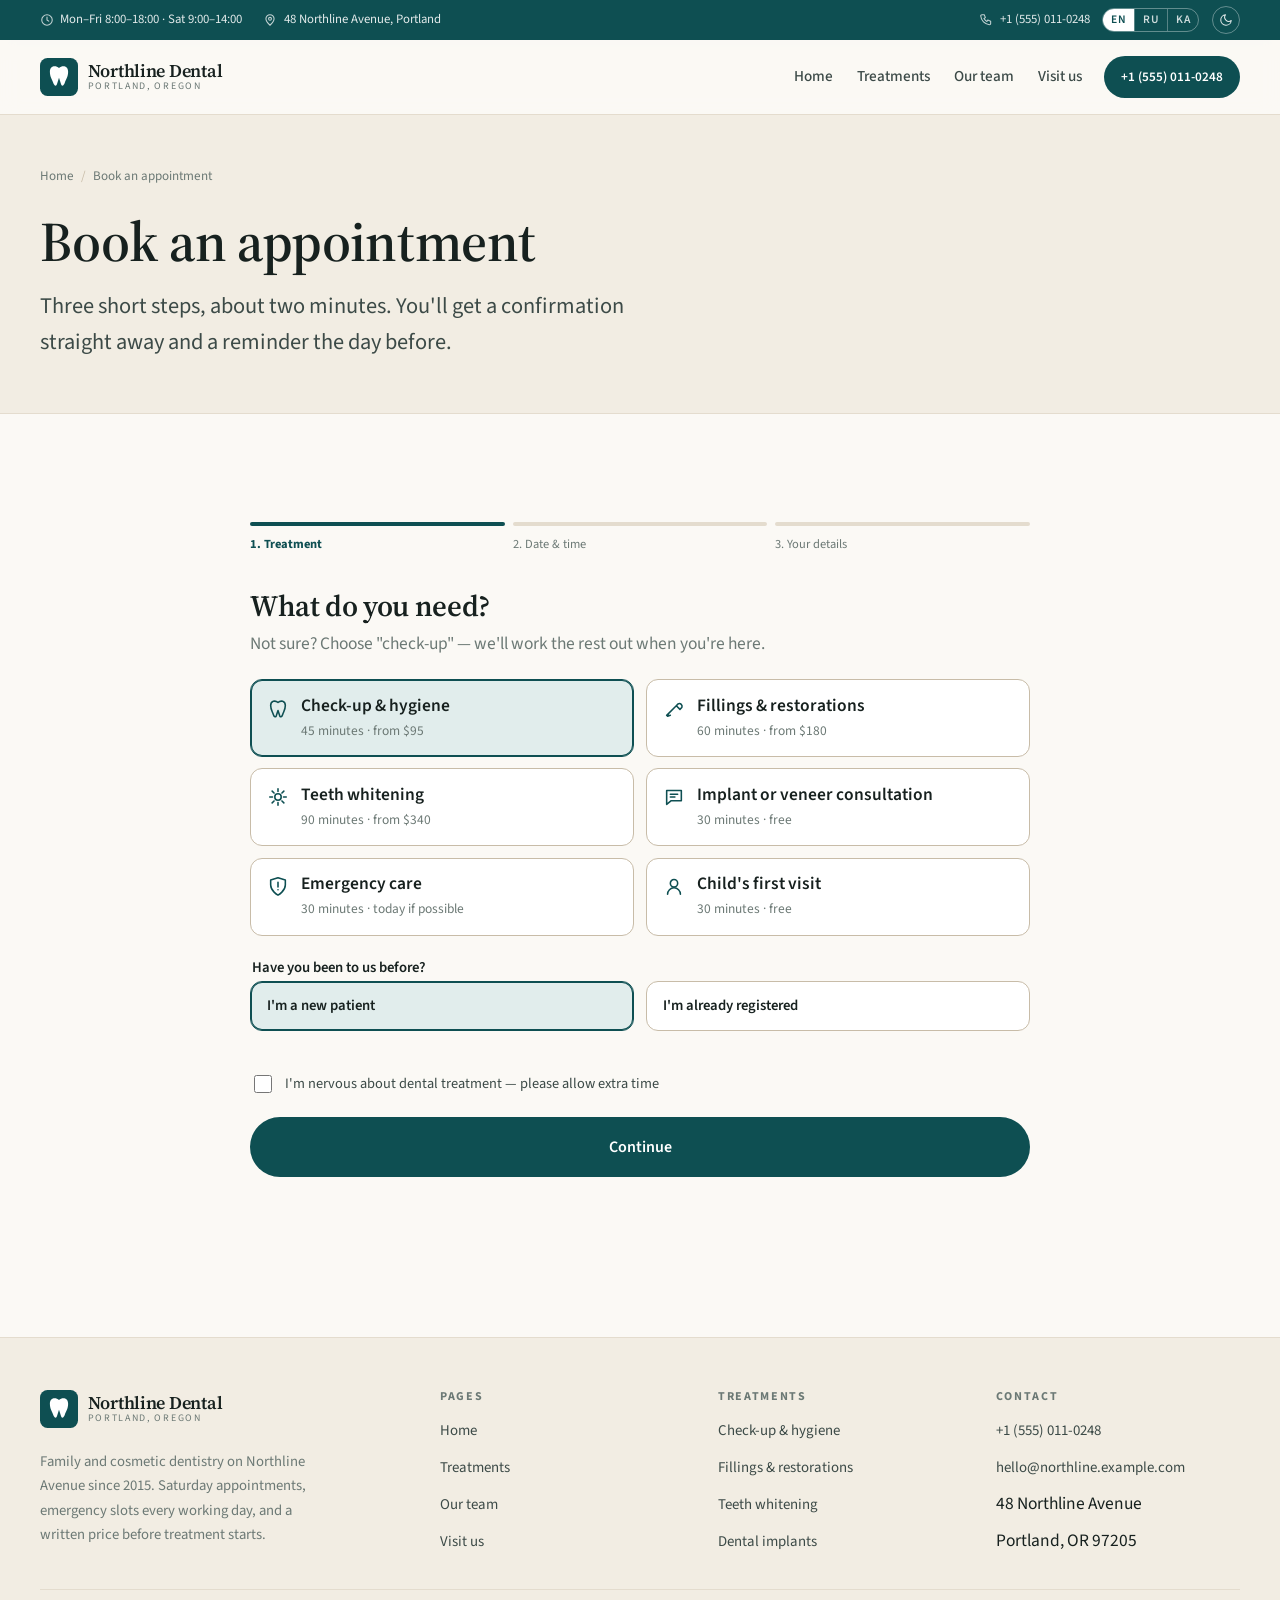
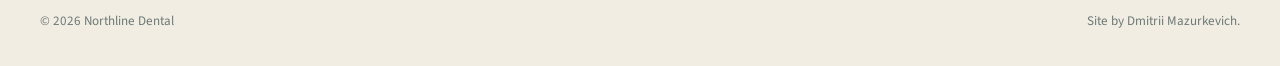
==== commit ec950c3a: "Site files, README and preview" ====
--- a/booking.html
+++ b/booking.html
@@ -22,7 +22,7 @@
   var p = location.search.match(/[?&]lang=([a-z]{2})/i);
   if (p && langs.indexOf(p[1].toLowerCase()) > -1) lang = p[1].toLowerCase();
   if (!lang) { try { var s = localStorage.getItem('nd-lang'); if (langs.indexOf(s) > -1) lang = s; } catch (e) {} }
-  if (!lang) { var n = (navigator.language || 'en').toLowerCase(); lang = n.indexOf('ru') === 0 ? 'ru' : (n.indexOf('ka') === 0 ? 'ka' : 'en'); }
+  if (!lang) { lang = 'en'; }
   d.setAttribute('data-lang', lang);
   if (lang !== 'en') { d.className += ' i18n-pending'; setTimeout(function () { d.classList.remove('i18n-pending'); }, 1200); }
   try { var t = localStorage.getItem('nd-theme'); if (t) d.setAttribute('data-theme', t); } catch (e) {}
@@ -429,7 +429,7 @@
     </div>
     <div class="footer__bottom">
       <span>© <span data-year>2026</span> Northline Dental</span>
-      <span data-i18n="foot.demo">Concept site built for a web-development portfolio.</span>
+      <span data-i18n="foot.demo">Site by Dmitrii Mazurkevich.</span>
     </div>
   </div>
 </footer>
